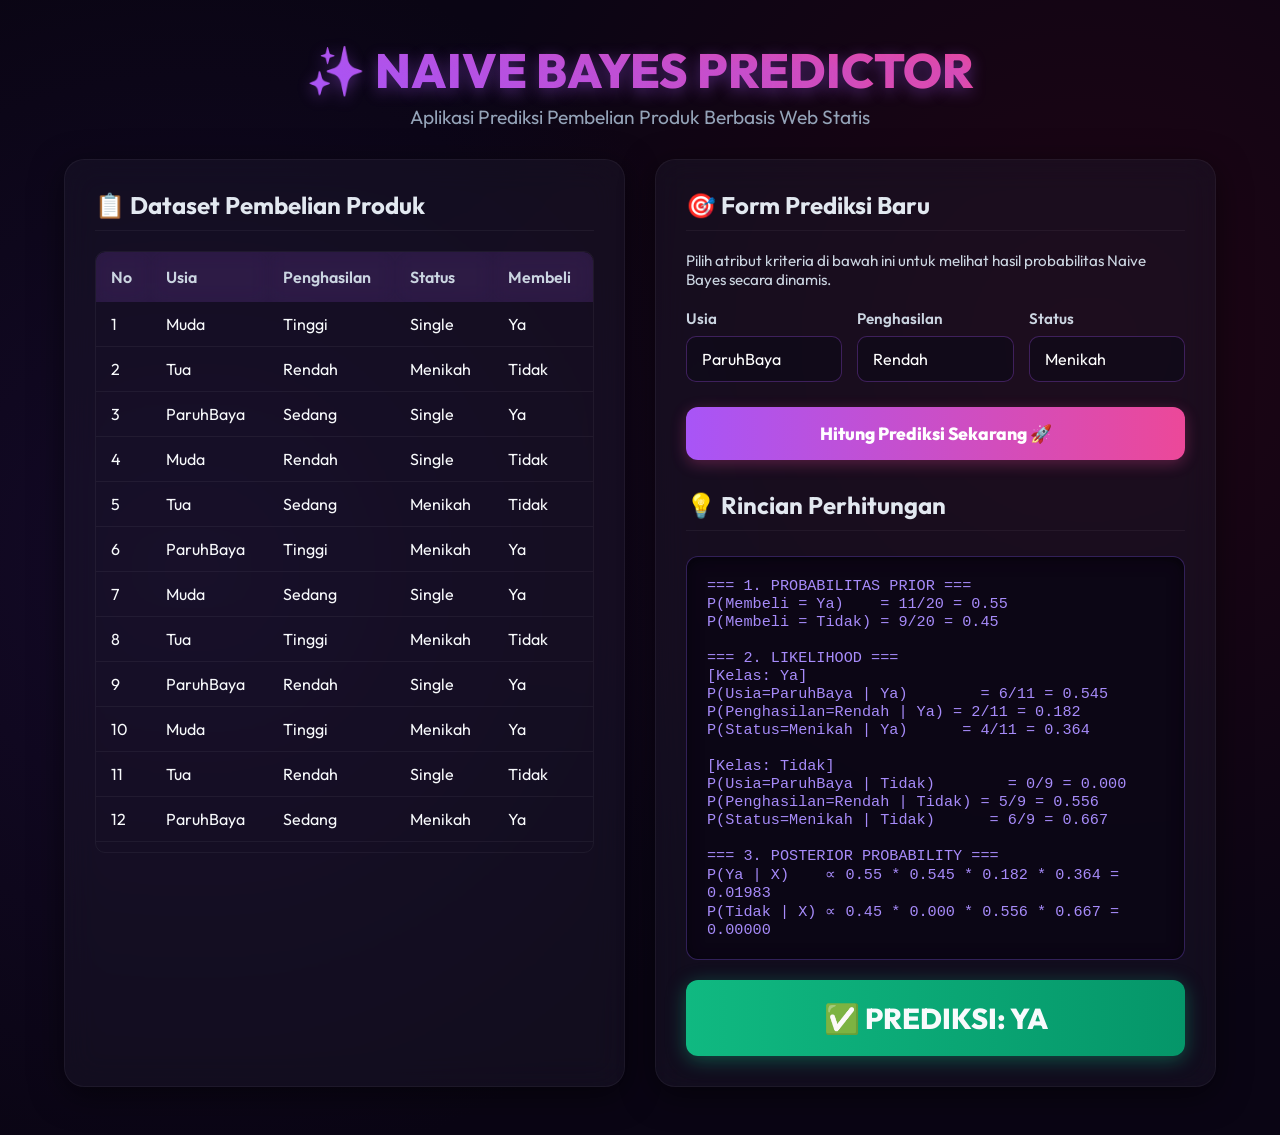
==== index.html @ cb7dcbc7 "feat: add premium html visualization" ====
<!DOCTYPE html>
<html lang="id">
<head>
    <meta charset="UTF-8">
    <meta name="viewport" content="width=device-width, initial-scale=1.0">
    <title>Prediksi Naive Bayes Premium</title>
    <link rel="preconnect" href="https://fonts.googleapis.com">
    <link rel="preconnect" href="https://fonts.gstatic.com" crossorigin>
    <link href="https://fonts.googleapis.com/css2?family=Outfit:wght@300;400;600;800&family=Consolas&display=swap" rel="stylesheet">
    <style>
        :root {
            --bg-dark: #0a0514;
            --glass-bg: rgba(30, 25, 45, 0.4);
            --glass-border: rgba(255, 255, 255, 0.05);
            --primary-glow: #a855f7;
            --secondary-glow: #ec4899;
            --text-light: #f8fafc;
            --text-muted: #94a3b8;
        }

        body {
            margin: 0;
            padding: 0;
            font-family: 'Outfit', sans-serif;
            background: var(--bg-dark);
            background-image: 
                radial-gradient(circle at 15% 50%, rgba(20, 10, 40, 1), transparent 50%),
                radial-gradient(circle at 85% 30%, rgba(30, 5, 20, 1), transparent 50%);
            color: var(--text-light);
            min-height: 100vh;
            display: flex;
            flex-direction: column;
            align-items: center;
        }

        .header {
            text-align: center;
            margin-top: 40px;
            margin-bottom: 30px;
        }

        h1 {
            font-weight: 800;
            font-size: 3rem;
            margin: 0;
            background: -webkit-linear-gradient(45deg, var(--primary-glow), var(--secondary-glow));
            -webkit-background-clip: text;
            -webkit-text-fill-color: transparent;
            text-shadow: 0px 4px 15px rgba(168, 85, 247, 0.4);
        }

        .subtitle {
            color: var(--text-muted);
            font-size: 1.2rem;
            margin-top: 5px;
        }

        .container {
            display: flex;
            flex-wrap: wrap;
            width: 90%;
            max-width: 1200px;
            gap: 30px;
            margin-bottom: 50px;
        }

        .panel {
            background: var(--glass-bg);
            backdrop-filter: blur(16px);
            -webkit-backdrop-filter: blur(16px);
            border-radius: 20px;
            border: 1px solid var(--glass-border);
            padding: 30px;
            box-shadow: 0 8px 32px 0 rgba(0, 0, 0, 0.5);
            flex: 1;
            min-width: 400px;
        }

        h2 {
            font-size: 1.5rem;
            margin-top: 0;
            margin-bottom: 20px;
            border-bottom: 1px solid var(--glass-border);
            padding-bottom: 10px;
            color: #e2e8f0;
        }

        /* Table Styles */
        .table-wrapper {
            max-height: 600px;
            overflow-y: auto;
            border-radius: 10px;
            border: 1px solid var(--glass-border);
        }

        table {
            width: 100%;
            border-collapse: collapse;
            text-align: left;
        }

        th {
            background: rgba(168, 85, 247, 0.15);
            color: #cbd5e1;
            padding: 15px;
            font-weight: 600;
            position: sticky;
            top: 0;
            backdrop-filter: blur(10px);
        }

        td {
            padding: 12px 15px;
            border-bottom: 1px solid rgba(255,255,255,0.05);
        }

        tr:hover {
            background: rgba(255, 255, 255, 0.03);
        }

        /* Form Styles */
        .form-row {
            display: flex;
            gap: 15px;
            margin-bottom: 25px;
        }

        .form-group {
            flex: 1;
            display: flex;
            flex-direction: column;
        }

        label {
            margin-bottom: 8px;
            color: #cbd5e1;
            font-weight: 600;
            font-size: 0.95rem;
        }

        select {
            background: rgba(15, 10, 25, 0.7);
            border: 1px solid rgba(168, 85, 247, 0.3);
            border-radius: 10px;
            color: white;
            padding: 12px 15px;
            font-family: 'Outfit', sans-serif;
            font-size: 1rem;
            outline: none;
            transition: all 0.3s ease;
            appearance: none;
            cursor: pointer;
        }

        select:hover, select:focus {
            border-color: var(--secondary-glow);
            box-shadow: 0 0 15px rgba(236, 72, 153, 0.2);
        }

        select option {
            background: var(--bg-dark);
            color: white;
        }

        button {
            background: linear-gradient(90deg, var(--primary-glow) 0%, var(--secondary-glow) 100%);
            color: white;
            border: none;
            border-radius: 12px;
            font-weight: 800;
            font-size: 1.1rem;
            padding: 15px;
            cursor: pointer;
            width: 100%;
            transition: all 0.4s cubic-bezier(0.175, 0.885, 0.32, 1.275);
            box-shadow: 0 4px 15px rgba(236, 72, 153, 0.3);
            font-family: 'Outfit', sans-serif;
        }

        button:hover {
            transform: translateY(-3px) scale(1.02);
            box-shadow: 0 8px 25px rgba(236, 72, 153, 0.6);
        }

        button:active {
            transform: scale(0.98);
        }

        /* Result Console */
        .console {
            background: rgba(10, 5, 20, 0.8);
            border: 1px solid rgba(139, 92, 246, 0.3);
            border-radius: 12px;
            padding: 20px;
            font-family: 'Consolas', monospace;
            font-size: 0.95rem;
            color: #a78bfa;
            box-shadow: inset 0 2px 15px rgba(0,0,0,0.5);
            margin-top: 25px;
            white-space: pre-wrap;
            min-height: 200px;
        }

        .hasil-box {
            margin-top: 20px;
            padding: 20px;
            border-radius: 12px;
            text-align: center;
            font-size: 1.8rem;
            font-weight: 800;
            animation: fadeIn 0.5s ease-in;
            display: none;
        }

        .hasil-ya {
            background: linear-gradient(90deg, #10b981 0%, #059669 100%);
            box-shadow: 0 4px 20px rgba(16, 185, 129, 0.4);
            display: block;
        }

        .hasil-tidak {
            background: linear-gradient(90deg, #ef4444 0%, #dc2626 100%);
            box-shadow: 0 4px 20px rgba(239, 68, 68, 0.4);
            display: block;
        }

        @keyframes fadeIn {
            from { opacity: 0; transform: translateY(10px); }
            to { opacity: 1; transform: translateY(0); }
        }

        /* Scrollbar styling */
        ::-webkit-scrollbar {
            width: 8px;
        }
        ::-webkit-scrollbar-track {
            background: rgba(0,0,0,0.2); 
        }
        ::-webkit-scrollbar-thumb {
            background: rgba(168, 85, 247, 0.5); 
            border-radius: 4px;
        }
        ::-webkit-scrollbar-thumb:hover {
            background: rgba(236, 72, 153, 0.8); 
        }
    </style>
</head>
<body>

    <div class="header">
        <h1>✨ NAIVE BAYES PREDICTOR</h1>
        <div class="subtitle">Aplikasi Prediksi Pembelian Produk Berbasis Web Statis</div>
    </div>

    <div class="container">
        <!-- Panel Dataset -->
        <div class="panel">
            <h2>📋 Dataset Pembelian Produk</h2>
            <div class="table-wrapper">
                <table>
                    <thead>
                        <tr>
                            <th>No</th>
                            <th>Usia</th>
                            <th>Penghasilan</th>
                            <th>Status</th>
                            <th>Membeli</th>
                        </tr>
                    </thead>
                    <tbody id="table-body">
                        <!-- Dimuat via JS -->
                    </tbody>
                </table>
            </div>
        </div>

        <!-- Panel Form & Prediksi -->
        <div class="panel">
            <h2>🎯 Form Prediksi Baru</h2>
            <p style="color: #cbd5e1; font-size: 0.95rem; margin-bottom: 20px;">Pilih atribut kriteria di bawah ini untuk melihat hasil probabilitas Naive Bayes secara dinamis.</p>
            
            <div class="form-row">
                <div class="form-group">
                    <label for="inputUsia">Usia</label>
                    <select id="inputUsia">
                        <option value="Muda">Muda</option>
                        <option value="ParuhBaya" selected>ParuhBaya</option>
                        <option value="Tua">Tua</option>
                    </select>
                </div>
                <div class="form-group">
                    <label for="inputPenghasilan">Penghasilan</label>
                    <select id="inputPenghasilan">
                        <option value="Rendah" selected>Rendah</option>
                        <option value="Sedang">Sedang</option>
                        <option value="Tinggi">Tinggi</option>
                    </select>
                </div>
                <div class="form-group">
                    <label for="inputStatus">Status</label>
                    <select id="inputStatus">
                        <option value="Single">Single</option>
                        <option value="Menikah" selected>Menikah</option>
                    </select>
                </div>
            </div>

            <button onclick="jalankanPrediksi()">Hitung Prediksi Sekarang 🚀</button>

            <h2 style="margin-top: 30px;">💡 Rincian Perhitungan</h2>
            <div class="console" id="consoleOutput">Klik tombol hitung untuk melihat detail...</div>
            <div id="hasilBox" class="hasil-box"></div>
        </div>
    </div>

    <script>
        // 1. Dataset
        const dataset = [
            {No: 1, Usia: "Muda", Penghasilan: "Tinggi", Status: "Single", Membeli: "Ya"},
            {No: 2, Usia: "Tua", Penghasilan: "Rendah", Status: "Menikah", Membeli: "Tidak"},
            {No: 3, Usia: "ParuhBaya", Penghasilan: "Sedang", Status: "Single", Membeli: "Ya"},
            {No: 4, Usia: "Muda", Penghasilan: "Rendah", Status: "Single", Membeli: "Tidak"},
            {No: 5, Usia: "Tua", Penghasilan: "Sedang", Status: "Menikah", Membeli: "Tidak"},
            {No: 6, Usia: "ParuhBaya", Penghasilan: "Tinggi", Status: "Menikah", Membeli: "Ya"},
            {No: 7, Usia: "Muda", Penghasilan: "Sedang", Status: "Single", Membeli: "Ya"},
            {No: 8, Usia: "Tua", Penghasilan: "Tinggi", Status: "Menikah", Membeli: "Tidak"},
            {No: 9, Usia: "ParuhBaya", Penghasilan: "Rendah", Status: "Single", Membeli: "Ya"},
            {No: 10, Usia: "Muda", Penghasilan: "Tinggi", Status: "Menikah", Membeli: "Ya"},
            {No: 11, Usia: "Tua", Penghasilan: "Rendah", Status: "Single", Membeli: "Tidak"},
            {No: 12, Usia: "ParuhBaya", Penghasilan: "Sedang", Status: "Menikah", Membeli: "Ya"},
            {No: 13, Usia: "Muda", Penghasilan: "Sedang", Status: "Single", Membeli: "Ya"},
            {No: 14, Usia: "Tua", Penghasilan: "Tinggi", Status: "Menikah", Membeli: "Tidak"},
            {No: 15, Usia: "ParuhBaya", Penghasilan: "Rendah", Status: "Single", Membeli: "Ya"},
            {No: 16, Usia: "Muda", Penghasilan: "Rendah", Status: "Menikah", Membeli: "Tidak"},
            {No: 17, Usia: "Tua", Penghasilan: "Sedang", Status: "Single", Membeli: "Tidak"},
            {No: 18, Usia: "ParuhBaya", Penghasilan: "Tinggi", Status: "Menikah", Membeli: "Ya"},
            {No: 19, Usia: "Muda", Penghasilan: "Sedang", Status: "Single", Membeli: "Ya"},
            {No: 20, Usia: "Tua", Penghasilan: "Rendah", Status: "Menikah", Membeli: "Tidak"}
        ];

        // 2. Render Table
        function renderTable() {
            const tbody = document.getElementById("table-body");
            dataset.forEach(row => {
                const tr = document.createElement("tr");
                tr.innerHTML = `
                    <td>${row.No}</td>
                    <td>${row.Usia}</td>
                    <td>${row.Penghasilan}</td>
                    <td>${row.Status}</td>
                    <td>${row.Membeli}</td>
                `;
                tbody.appendChild(tr);
            });
        }

        // 3. Logika Naive Bayes
        function hitungNaiveBayes(usia, penghasilan, status) {
            const totalData = dataset.length;
            let jmlYa = 0;
            let jmlTidak = 0;

            dataset.forEach(d => {
                if (d.Membeli === "Ya") jmlYa++;
                if (d.Membeli === "Tidak") jmlTidak++;
            });

            // Prior
            const priorYa = jmlYa / totalData;
            const priorTidak = jmlTidak / totalData;

            // Likelihood function helper
            function countLikelihood(attr, val, label) {
                return dataset.filter(d => d[attr] === val && d.Membeli === label).length;
            }

            // Likelihood YA
            const cntUsiaYa = countLikelihood("Usia", usia, "Ya");
            const cntPengYa = countLikelihood("Penghasilan", penghasilan, "Ya");
            const cntStatYa = countLikelihood("Status", status, "Ya");

            const lkUsiaYa = cntUsiaYa / jmlYa;
            const lkPengYa = cntPengYa / jmlYa;
            const lkStatYa = cntStatYa / jmlYa;

            // Likelihood TIDAK
            const cntUsiaTdk = countLikelihood("Usia", usia, "Tidak");
            const cntPengTdk = countLikelihood("Penghasilan", penghasilan, "Tidak");
            const cntStatTdk = countLikelihood("Status", status, "Tidak");

            const lkUsiaTdk = cntUsiaTdk / jmlTidak;
            const lkPengTdk = cntPengTdk / jmlTidak;
            const lkStatTdk = cntStatTdk / jmlTidak;

            // Posterior
            const posteriorYa = priorYa * lkUsiaYa * lkPengYa * lkStatYa;
            const posteriorTidak = priorTidak * lkUsiaTdk * lkPengTdk * lkStatTdk;

            const prediksi = posteriorYa > posteriorTidak ? "Ya" : "Tidak";

            return {
                jmlYa, jmlTidak, totalData,
                priorYa, priorTidak,
                cntUsiaYa, cntPengYa, cntStatYa,
                lkUsiaYa, lkPengYa, lkStatYa,
                cntUsiaTdk, cntPengTdk, cntStatTdk,
                lkUsiaTdk, lkPengTdk, lkStatTdk,
                posteriorYa, posteriorTidak,
                prediksi
            };
        }

        // 4. Eksekusi
        function jalankanPrediksi() {
            const usia = document.getElementById("inputUsia").value;
            const penghasilan = document.getElementById("inputPenghasilan").value;
            const status = document.getElementById("inputStatus").value;

            const h = hitungNaiveBayes(usia, penghasilan, status);

            // Format Teks Konsol
            const textOutput = `=== 1. PROBABILITAS PRIOR ===
P(Membeli = Ya)    = ${h.jmlYa}/${h.totalData} = ${h.priorYa.toFixed(2)}
P(Membeli = Tidak) = ${h.jmlTidak}/${h.totalData} = ${h.priorTidak.toFixed(2)}

=== 2. LIKELIHOOD ===
[Kelas: Ya]
P(Usia=${usia} | Ya)        = ${h.cntUsiaYa}/${h.jmlYa} = ${h.lkUsiaYa.toFixed(3)}
P(Penghasilan=${penghasilan} | Ya) = ${h.cntPengYa}/${h.jmlYa} = ${h.lkPengYa.toFixed(3)}
P(Status=${status} | Ya)      = ${h.cntStatYa}/${h.jmlYa} = ${h.lkStatYa.toFixed(3)}

[Kelas: Tidak]
P(Usia=${usia} | Tidak)        = ${h.cntUsiaTdk}/${h.jmlTidak} = ${h.lkUsiaTdk.toFixed(3)}
P(Penghasilan=${penghasilan} | Tidak) = ${h.cntPengTdk}/${h.jmlTidak} = ${h.lkPengTdk.toFixed(3)}
P(Status=${status} | Tidak)      = ${h.cntStatTdk}/${h.jmlTidak} = ${h.lkStatTdk.toFixed(3)}

=== 3. POSTERIOR PROBABILITY ===
P(Ya | X)    ∝ ${h.priorYa.toFixed(2)} * ${h.lkUsiaYa.toFixed(3)} * ${h.lkPengYa.toFixed(3)} * ${h.lkStatYa.toFixed(3)} = ${h.posteriorYa.toFixed(5)}
P(Tidak | X) ∝ ${h.priorTidak.toFixed(2)} * ${h.lkUsiaTdk.toFixed(3)} * ${h.lkPengTdk.toFixed(3)} * ${h.lkStatTdk.toFixed(3)} = ${h.posteriorTidak.toFixed(5)}`;

            document.getElementById("consoleOutput").innerText = textOutput;

            // Update Box Hasil
            const hasilBox = document.getElementById("hasilBox");
            if (h.prediksi === "Ya") {
                hasilBox.className = "hasil-box hasil-ya";
                hasilBox.innerHTML = `✅ PREDIKSI: ${h.prediksi.toUpperCase()}`;
            } else {
                hasilBox.className = "hasil-box hasil-tidak";
                hasilBox.innerHTML = `❌ PREDIKSI: ${h.prediksi.toUpperCase()}`;
            }
        }

        // Init
        window.onload = () => {
            renderTable();
            jalankanPrediksi(); // run once on load
        };
    </script>
</body>
</html>
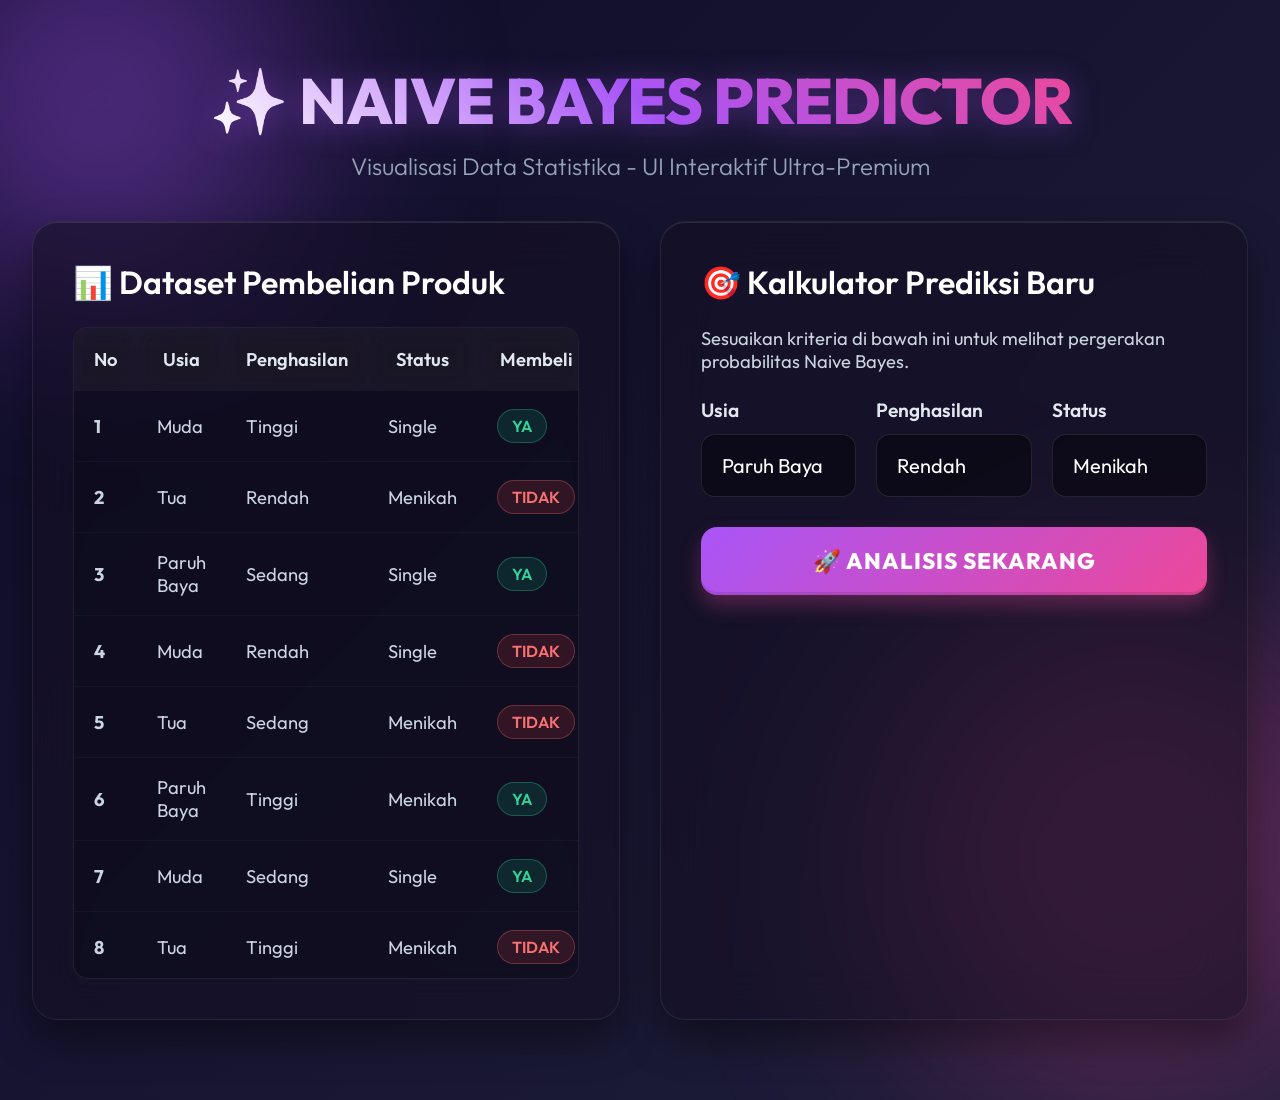
==== commit e375645d: "style: ultra premium UI overhaul" ====
--- a/index.html
+++ b/index.html
@@ -3,18 +3,18 @@
 <head>
     <meta charset="UTF-8">
     <meta name="viewport" content="width=device-width, initial-scale=1.0">
-    <title>Prediksi Naive Bayes Premium</title>
+    <title>Prediksi Naive Bayes Ultra-Premium</title>
     <link rel="preconnect" href="https://fonts.googleapis.com">
     <link rel="preconnect" href="https://fonts.gstatic.com" crossorigin>
-    <link href="https://fonts.googleapis.com/css2?family=Outfit:wght@300;400;600;800&family=Consolas&display=swap" rel="stylesheet">
+    <link href="https://fonts.googleapis.com/css2?family=Outfit:wght@300;400;600;800&display=swap" rel="stylesheet">
     <style>
         :root {
-            --bg-dark: #0a0514;
-            --glass-bg: rgba(30, 25, 45, 0.4);
-            --glass-border: rgba(255, 255, 255, 0.05);
             --primary-glow: #a855f7;
             --secondary-glow: #ec4899;
-            --text-light: #f8fafc;
+            --tertiary-glow: #3b82f6;
+            --glass-bg: rgba(20, 15, 35, 0.55);
+            --glass-border: rgba(255, 255, 255, 0.08);
+            --text-light: #ffffff;
             --text-muted: #94a3b8;
         }
 
@@ -22,107 +22,173 @@
             margin: 0;
             padding: 0;
             font-family: 'Outfit', sans-serif;
-            background: var(--bg-dark);
-            background-image: 
-                radial-gradient(circle at 15% 50%, rgba(20, 10, 40, 1), transparent 50%),
-                radial-gradient(circle at 85% 30%, rgba(30, 5, 20, 1), transparent 50%);
             color: var(--text-light);
             min-height: 100vh;
+            /* Animated Mesh Gradient Background */
+            background: linear-gradient(-45deg, #0f0c29, #302b63, #24243e, #0f0c29);
+            background-size: 400% 400%;
+            animation: gradientBG 15s ease infinite;
             display: flex;
             flex-direction: column;
             align-items: center;
         }
 
+        @keyframes gradientBG {
+            0% { background-position: 0% 50%; }
+            50% { background-position: 100% 50%; }
+            100% { background-position: 0% 50%; }
+        }
+
+        /* Dekorasi Bola Cahaya (Orbs) di Latar Belakang */
+        .orb-1, .orb-2 {
+            position: fixed;
+            border-radius: 50%;
+            filter: blur(100px);
+            z-index: -1;
+        }
+        .orb-1 {
+            width: 400px; height: 400px;
+            background: rgba(168, 85, 247, 0.4);
+            top: -100px; left: -100px;
+            animation: floatOrb 10s ease-in-out infinite alternate;
+        }
+        .orb-2 {
+            width: 500px; height: 500px;
+            background: rgba(236, 72, 153, 0.3);
+            bottom: -200px; right: -100px;
+            animation: floatOrb 12s ease-in-out infinite alternate-reverse;
+        }
+
+        @keyframes floatOrb {
+            0% { transform: translateY(0) scale(1); }
+            100% { transform: translateY(50px) scale(1.1); }
+        }
+
+        /* ================= Typography & Layout ================= */
         .header {
             text-align: center;
-            margin-top: 40px;
-            margin-bottom: 30px;
+            margin: 60px 0 40px 0;
         }
 
         h1 {
             font-weight: 800;
-            font-size: 3rem;
+            font-size: 4rem; /* Diperbesar */
             margin: 0;
-            background: -webkit-linear-gradient(45deg, var(--primary-glow), var(--secondary-glow));
+            background: -webkit-linear-gradient(45deg, #ffffff, #a855f7, #ec4899);
             -webkit-background-clip: text;
             -webkit-text-fill-color: transparent;
-            text-shadow: 0px 4px 15px rgba(168, 85, 247, 0.4);
+            filter: drop-shadow(0px 4px 15px rgba(168, 85, 247, 0.4));
+            letter-spacing: -1px;
         }
 
         .subtitle {
             color: var(--text-muted);
-            font-size: 1.2rem;
-            margin-top: 5px;
+            font-size: 1.5rem; /* Diperbesar */
+            margin-top: 10px;
+            font-weight: 300;
         }
 
         .container {
             display: flex;
             flex-wrap: wrap;
-            width: 90%;
-            max-width: 1200px;
-            gap: 30px;
-            margin-bottom: 50px;
-        }
-
+            width: 95%;
+            max-width: 1500px; /* Lebar maksimal diperbesar */
+            gap: 40px;
+            margin-bottom: 80px;
+        }
+
+        /* Glassmorphism Panel */
         .panel {
             background: var(--glass-bg);
-            backdrop-filter: blur(16px);
-            -webkit-backdrop-filter: blur(16px);
-            border-radius: 20px;
+            backdrop-filter: blur(25px);
+            -webkit-backdrop-filter: blur(25px);
+            border-radius: 25px;
             border: 1px solid var(--glass-border);
-            padding: 30px;
-            box-shadow: 0 8px 32px 0 rgba(0, 0, 0, 0.5);
+            padding: 40px;
+            box-shadow: 0 20px 40px rgba(0, 0, 0, 0.4), inset 0 1px 0 rgba(255,255,255,0.1);
             flex: 1;
-            min-width: 400px;
+            min-width: 500px; /* Panel lebih lebar */
+            transition: transform 0.3s ease, box-shadow 0.3s ease;
+        }
+
+        .panel:hover {
+            transform: translateY(-5px);
+            box-shadow: 0 30px 60px rgba(0, 0, 0, 0.5), inset 0 1px 0 rgba(255,255,255,0.15);
         }
 
         h2 {
-            font-size: 1.5rem;
+            font-size: 2rem; /* Diperbesar */
             margin-top: 0;
-            margin-bottom: 20px;
-            border-bottom: 1px solid var(--glass-border);
-            padding-bottom: 10px;
-            color: #e2e8f0;
-        }
-
-        /* Table Styles */
+            margin-bottom: 25px;
+            color: #ffffff;
+            font-weight: 600;
+            display: flex;
+            align-items: center;
+            gap: 15px;
+        }
+
+        /* ================= Tabel Modern ================= */
         .table-wrapper {
-            max-height: 600px;
+            max-height: 650px;
             overflow-y: auto;
-            border-radius: 10px;
+            border-radius: 15px;
             border: 1px solid var(--glass-border);
+            background: rgba(0,0,0,0.2);
         }
 
         table {
             width: 100%;
             border-collapse: collapse;
-            text-align: left;
+            font-size: 1.15rem; /* Tabel diperbesar */
         }
 
         th {
-            background: rgba(168, 85, 247, 0.15);
-            color: #cbd5e1;
-            padding: 15px;
+            background: rgba(255,255,255,0.05);
+            color: #e2e8f0;
+            padding: 20px;
             font-weight: 600;
             position: sticky;
             top: 0;
             backdrop-filter: blur(10px);
+            z-index: 10;
         }
 
         td {
-            padding: 12px 15px;
-            border-bottom: 1px solid rgba(255,255,255,0.05);
-        }
-
-        tr:hover {
-            background: rgba(255, 255, 255, 0.03);
-        }
-
-        /* Form Styles */
+            padding: 18px 20px;
+            border-bottom: 1px solid rgba(255,255,255,0.03);
+            color: #cbd5e1;
+        }
+
+        tr:hover td {
+            background: rgba(168, 85, 247, 0.1);
+            color: #ffffff;
+        }
+
+        /* Modern Badges (Lencana) */
+        .badge {
+            padding: 6px 14px;
+            border-radius: 20px;
+            font-size: 1rem;
+            font-weight: 600;
+            display: inline-block;
+            text-align: center;
+        }
+        .badge-ya {
+            background: rgba(16, 185, 129, 0.15);
+            color: #34d399;
+            border: 1px solid rgba(52, 211, 153, 0.3);
+        }
+        .badge-tidak {
+            background: rgba(239, 68, 68, 0.15);
+            color: #f87171;
+            border: 1px solid rgba(248, 113, 113, 0.3);
+        }
+
+        /* ================= Form & Input ================= */
         .form-row {
             display: flex;
-            gap: 15px;
-            margin-bottom: 25px;
+            gap: 20px;
+            margin-bottom: 30px;
         }
 
         .form-group {
@@ -132,130 +198,205 @@
         }
 
         label {
+            margin-bottom: 12px;
+            color: #e2e8f0;
+            font-weight: 600;
+            font-size: 1.2rem; /* Label diperbesar */
+        }
+
+        select {
+            background: rgba(0, 0, 0, 0.4);
+            border: 1px solid rgba(255,255,255,0.1);
+            border-radius: 14px;
+            color: white;
+            padding: 18px 20px;
+            font-family: 'Outfit', sans-serif;
+            font-size: 1.25rem; /* Teks Select diperbesar */
+            outline: none;
+            cursor: pointer;
+            transition: all 0.3s ease;
+            appearance: none;
+            box-shadow: inset 0 2px 4px rgba(0,0,0,0.2);
+        }
+
+        select:focus, select:hover {
+            border-color: var(--primary-glow);
+            box-shadow: 0 0 20px rgba(168, 85, 247, 0.3), inset 0 2px 4px rgba(0,0,0,0.2);
+        }
+
+        select option {
+            background: #1e1b4b;
+            color: white;
+            font-size: 1.1rem;
+        }
+
+        /* ================= Tombol Ajaib ================= */
+        button {
+            background: linear-gradient(135deg, var(--primary-glow) 0%, var(--secondary-glow) 100%);
+            color: white;
+            border: none;
+            border-radius: 16px;
+            font-weight: 800;
+            font-size: 1.4rem; /* Tombol diperbesar */
+            padding: 20px;
+            cursor: pointer;
+            width: 100%;
+            transition: all 0.3s cubic-bezier(0.25, 0.8, 0.25, 1);
+            box-shadow: 0 10px 20px rgba(236, 72, 153, 0.3), inset 0 -3px 0 rgba(0,0,0,0.1);
+            font-family: 'Outfit', sans-serif;
+            letter-spacing: 1px;
+            position: relative;
+            overflow: hidden;
+        }
+
+        button::after {
+            content: '';
+            position: absolute;
+            top: -50%; left: -50%;
+            width: 200%; height: 200%;
+            background: radial-gradient(circle, rgba(255,255,255,0.3) 0%, transparent 60%);
+            opacity: 0;
+            transform: scale(0.5);
+            transition: opacity 0.3s, transform 0.3s;
+        }
+
+        button:hover {
+            transform: translateY(-4px);
+            box-shadow: 0 15px 30px rgba(236, 72, 153, 0.5), inset 0 -3px 0 rgba(0,0,0,0.1);
+        }
+
+        button:hover::after {
+            opacity: 1;
+            transform: scale(1);
+        }
+
+        button:active {
+            transform: scale(0.98) translateY(2px);
+            box-shadow: 0 5px 15px rgba(236, 72, 153, 0.3);
+        }
+
+        /* ================= UI Visualisasi Hasil ================= */
+        .results-area {
+            margin-top: 40px;
+            display: none;
+            animation: fadeIn 0.6s ease-out forwards;
+        }
+
+        .stat-group {
+            margin-bottom: 25px;
+            background: rgba(0,0,0,0.2);
+            padding: 20px;
+            border-radius: 15px;
+            border: 1px solid rgba(255,255,255,0.05);
+        }
+        
+        .stat-title {
+            font-size: 1.2rem;
+            color: #e2e8f0;
+            margin-bottom: 15px;
+            font-weight: 600;
+        }
+
+        .bar-container {
+            margin-bottom: 15px;
+        }
+
+        .bar-label {
+            display: flex;
+            justify-content: space-between;
+            font-size: 1.1rem;
             margin-bottom: 8px;
             color: #cbd5e1;
-            font-weight: 600;
-            font-size: 0.95rem;
-        }
-
-        select {
-            background: rgba(15, 10, 25, 0.7);
-            border: 1px solid rgba(168, 85, 247, 0.3);
+        }
+
+        .bar-track {
+            width: 100%;
+            height: 12px;
+            background: rgba(255,255,255,0.1);
             border-radius: 10px;
-            color: white;
-            padding: 12px 15px;
-            font-family: 'Outfit', sans-serif;
-            font-size: 1rem;
-            outline: none;
-            transition: all 0.3s ease;
-            appearance: none;
-            cursor: pointer;
-        }
-
-        select:hover, select:focus {
-            border-color: var(--secondary-glow);
-            box-shadow: 0 0 15px rgba(236, 72, 153, 0.2);
-        }
-
-        select option {
-            background: var(--bg-dark);
-            color: white;
-        }
-
-        button {
-            background: linear-gradient(90deg, var(--primary-glow) 0%, var(--secondary-glow) 100%);
-            color: white;
-            border: none;
-            border-radius: 12px;
+            overflow: hidden;
+        }
+
+        .bar-fill {
+            height: 100%;
+            border-radius: 10px;
+            transition: width 1s cubic-bezier(0.25, 1, 0.5, 1);
+            width: 0%; /* Diisi via JS */
+        }
+
+        .fill-ya { background: linear-gradient(90deg, #10b981, #34d399); box-shadow: 0 0 10px rgba(16,185,129,0.5);}
+        .fill-tidak { background: linear-gradient(90deg, #ef4444, #f87171); box-shadow: 0 0 10px rgba(239,68,68,0.5);}
+
+        .final-result-card {
+            margin-top: 30px;
+            padding: 30px;
+            border-radius: 20px;
+            text-align: center;
+            transform: scale(0.9);
+            opacity: 0;
+            transition: all 0.5s cubic-bezier(0.175, 0.885, 0.32, 1.275);
+        }
+
+        .final-result-card.show {
+            transform: scale(1);
+            opacity: 1;
+        }
+
+        .final-ya {
+            background: linear-gradient(135deg, rgba(16,185,129,0.2), rgba(5,150,105,0.4));
+            border: 2px solid #34d399;
+            box-shadow: 0 10px 40px rgba(16,185,129,0.3), inset 0 0 30px rgba(16,185,129,0.2);
+        }
+        
+        .final-ya .result-text { color: #6ee7b7; text-shadow: 0 0 15px rgba(110,231,183,0.6); }
+
+        .final-tidak {
+            background: linear-gradient(135deg, rgba(239,68,68,0.2), rgba(220,38,38,0.4));
+            border: 2px solid #f87171;
+            box-shadow: 0 10px 40px rgba(239,68,68,0.3), inset 0 0 30px rgba(239,68,68,0.2);
+        }
+
+        .final-tidak .result-text { color: #fca5a5; text-shadow: 0 0 15px rgba(252,165,165,0.6); }
+
+        .result-label {
+            font-size: 1.2rem;
+            text-transform: uppercase;
+            letter-spacing: 2px;
+            margin-bottom: 5px;
+            opacity: 0.9;
+        }
+
+        .result-text {
+            font-size: 3.5rem; /* SUPER BESAR */
             font-weight: 800;
-            font-size: 1.1rem;
-            padding: 15px;
-            cursor: pointer;
-            width: 100%;
-            transition: all 0.4s cubic-bezier(0.175, 0.885, 0.32, 1.275);
-            box-shadow: 0 4px 15px rgba(236, 72, 153, 0.3);
-            font-family: 'Outfit', sans-serif;
-        }
-
-        button:hover {
-            transform: translateY(-3px) scale(1.02);
-            box-shadow: 0 8px 25px rgba(236, 72, 153, 0.6);
-        }
-
-        button:active {
-            transform: scale(0.98);
-        }
-
-        /* Result Console */
-        .console {
-            background: rgba(10, 5, 20, 0.8);
-            border: 1px solid rgba(139, 92, 246, 0.3);
-            border-radius: 12px;
-            padding: 20px;
-            font-family: 'Consolas', monospace;
-            font-size: 0.95rem;
-            color: #a78bfa;
-            box-shadow: inset 0 2px 15px rgba(0,0,0,0.5);
-            margin-top: 25px;
-            white-space: pre-wrap;
-            min-height: 200px;
-        }
-
-        .hasil-box {
-            margin-top: 20px;
-            padding: 20px;
-            border-radius: 12px;
-            text-align: center;
-            font-size: 1.8rem;
-            font-weight: 800;
-            animation: fadeIn 0.5s ease-in;
-            display: none;
-        }
-
-        .hasil-ya {
-            background: linear-gradient(90deg, #10b981 0%, #059669 100%);
-            box-shadow: 0 4px 20px rgba(16, 185, 129, 0.4);
-            display: block;
-        }
-
-        .hasil-tidak {
-            background: linear-gradient(90deg, #ef4444 0%, #dc2626 100%);
-            box-shadow: 0 4px 20px rgba(239, 68, 68, 0.4);
-            display: block;
-        }
-
-        @keyframes fadeIn {
-            from { opacity: 0; transform: translateY(10px); }
-            to { opacity: 1; transform: translateY(0); }
+            margin: 0;
+            line-height: 1.1;
         }
 
         /* Scrollbar styling */
-        ::-webkit-scrollbar {
-            width: 8px;
-        }
-        ::-webkit-scrollbar-track {
-            background: rgba(0,0,0,0.2); 
-        }
-        ::-webkit-scrollbar-thumb {
-            background: rgba(168, 85, 247, 0.5); 
-            border-radius: 4px;
-        }
-        ::-webkit-scrollbar-thumb:hover {
-            background: rgba(236, 72, 153, 0.8); 
-        }
+        ::-webkit-scrollbar { width: 10px; }
+        ::-webkit-scrollbar-track { background: rgba(0,0,0,0.2); border-radius: 5px; }
+        ::-webkit-scrollbar-thumb { background: rgba(168, 85, 247, 0.5); border-radius: 5px; }
+        ::-webkit-scrollbar-thumb:hover { background: rgba(236, 72, 153, 0.8); }
+
     </style>
 </head>
 <body>
 
+    <!-- Dekorasi Background -->
+    <div class="orb-1"></div>
+    <div class="orb-2"></div>
+
     <div class="header">
         <h1>✨ NAIVE BAYES PREDICTOR</h1>
-        <div class="subtitle">Aplikasi Prediksi Pembelian Produk Berbasis Web Statis</div>
+        <div class="subtitle">Visualisasi Data Statistika - UI Interaktif Ultra-Premium</div>
     </div>
 
     <div class="container">
-        <!-- Panel Dataset -->
+        
+        <!-- ================= PANEL DATASET ================= -->
         <div class="panel">
-            <h2>📋 Dataset Pembelian Produk</h2>
+            <h2>📊 Dataset Pembelian Produk</h2>
             <div class="table-wrapper">
                 <table>
                     <thead>
@@ -274,17 +415,19 @@
             </div>
         </div>
 
-        <!-- Panel Form & Prediksi -->
+        <!-- ================= PANEL PREDIKSI ================= -->
         <div class="panel">
-            <h2>🎯 Form Prediksi Baru</h2>
-            <p style="color: #cbd5e1; font-size: 0.95rem; margin-bottom: 20px;">Pilih atribut kriteria di bawah ini untuk melihat hasil probabilitas Naive Bayes secara dinamis.</p>
+            <h2>🎯 Kalkulator Prediksi Baru</h2>
+            <p style="color: #cbd5e1; font-size: 1.15rem; margin-bottom: 25px;">
+                Sesuaikan kriteria di bawah ini untuk melihat pergerakan probabilitas Naive Bayes.
+            </p>
             
             <div class="form-row">
                 <div class="form-group">
                     <label for="inputUsia">Usia</label>
                     <select id="inputUsia">
                         <option value="Muda">Muda</option>
-                        <option value="ParuhBaya" selected>ParuhBaya</option>
+                        <option value="ParuhBaya" selected>Paruh Baya</option>
                         <option value="Tua">Tua</option>
                     </select>
                 </div>
@@ -305,16 +448,70 @@
                 </div>
             </div>
 
-            <button onclick="jalankanPrediksi()">Hitung Prediksi Sekarang 🚀</button>
-
-            <h2 style="margin-top: 30px;">💡 Rincian Perhitungan</h2>
-            <div class="console" id="consoleOutput">Klik tombol hitung untuk melihat detail...</div>
-            <div id="hasilBox" class="hasil-box"></div>
+            <button onclick="jalankanPrediksi()">🚀 ANALISIS SEKARANG</button>
+
+            <!-- AREA VISUALISASI HASIL -->
+            <div class="results-area" id="resultsArea">
+                
+                <h2 style="margin-top: 40px; font-size: 1.6rem;">🔬 Analisis Probabilitas</h2>
+                
+                <!-- Prior Bar -->
+                <div class="stat-group">
+                    <div class="stat-title">1. Prior Probability P(C)</div>
+                    
+                    <div class="bar-container">
+                        <div class="bar-label">
+                            <span>P(Membeli = Ya)</span>
+                            <span id="txt-prior-ya">0%</span>
+                        </div>
+                        <div class="bar-track"><div class="bar-fill fill-ya" id="bar-prior-ya"></div></div>
+                    </div>
+                    
+                    <div class="bar-container">
+                        <div class="bar-label">
+                            <span>P(Membeli = Tidak)</span>
+                            <span id="txt-prior-tdk">0%</span>
+                        </div>
+                        <div class="bar-track"><div class="bar-fill fill-tidak" id="bar-prior-tdk"></div></div>
+                    </div>
+                </div>
+
+                <!-- Posterior Bar (Final) -->
+                <div class="stat-group">
+                    <div class="stat-title">2. Posterior Probability P(C|X)</div>
+                    <p style="font-size: 1rem; color: #94a3b8; margin-top: -10px; margin-bottom: 15px;">
+                        (Hasil perkalian Prior × Likelihood Usia × Likelihood Penghasilan × Likelihood Status)
+                    </p>
+                    
+                    <div class="bar-container">
+                        <div class="bar-label">
+                            <span style="font-weight: 600; color: #6ee7b7;">Nilai Posterior (YA)</span>
+                            <span id="txt-post-ya" style="font-family: Consolas; font-weight: bold;">0.00000</span>
+                        </div>
+                        <div class="bar-track" style="height: 18px;"><div class="bar-fill fill-ya" id="bar-post-ya"></div></div>
+                    </div>
+                    
+                    <div class="bar-container">
+                        <div class="bar-label">
+                            <span style="font-weight: 600; color: #fca5a5;">Nilai Posterior (TIDAK)</span>
+                            <span id="txt-post-tdk" style="font-family: Consolas; font-weight: bold;">0.00000</span>
+                        </div>
+                        <div class="bar-track" style="height: 18px;"><div class="bar-fill fill-tidak" id="bar-post-tdk"></div></div>
+                    </div>
+                </div>
+
+                <!-- Kartu Kesimpulan -->
+                <div id="finalCard" class="final-result-card">
+                    <div class="result-label" style="color: white;">Keputusan Algoritma:</div>
+                    <p class="result-text" id="finalVerdict">YA</p>
+                </div>
+
+            </div>
         </div>
     </div>
 
     <script>
-        // 1. Dataset
+        // Data Latih (20 Baris)
         const dataset = [
             {No: 1, Usia: "Muda", Penghasilan: "Tinggi", Status: "Single", Membeli: "Ya"},
             {No: 2, Usia: "Tua", Penghasilan: "Rendah", Status: "Menikah", Membeli: "Tidak"},
@@ -338,123 +535,116 @@
             {No: 20, Usia: "Tua", Penghasilan: "Rendah", Status: "Menikah", Membeli: "Tidak"}
         ];
 
-        // 2. Render Table
+        // Render Tabel
         function renderTable() {
             const tbody = document.getElementById("table-body");
             dataset.forEach(row => {
                 const tr = document.createElement("tr");
+                
+                // Styling pill badge untuk kolom "Membeli"
+                let badgeHTML = "";
+                if (row.Membeli === "Ya") {
+                    badgeHTML = `<span class="badge badge-ya">YA</span>`;
+                } else {
+                    badgeHTML = `<span class="badge badge-tidak">TIDAK</span>`;
+                }
+
+                // Ganti value ParuhBaya di tabel biar lebih rapi teksnya
+                let displayUsia = row.Usia === "ParuhBaya" ? "Paruh Baya" : row.Usia;
+
                 tr.innerHTML = `
-                    <td>${row.No}</td>
-                    <td>${row.Usia}</td>
+                    <td><b>${row.No}</b></td>
+                    <td>${displayUsia}</td>
                     <td>${row.Penghasilan}</td>
                     <td>${row.Status}</td>
-                    <td>${row.Membeli}</td>
+                    <td>${badgeHTML}</td>
                 `;
                 tbody.appendChild(tr);
             });
         }
 
-        // 3. Logika Naive Bayes
-        function hitungNaiveBayes(usia, penghasilan, status) {
+        // Jalankan Prediksi & Animasikan UI
+        function jalankanPrediksi() {
+            // Tampilkan area jika belum tampil
+            const area = document.getElementById("resultsArea");
+            area.style.display = "block";
+
+            // Ambil Input
+            // Note: value di HTML diubah jadi ParuhBaya tanpa spasi agar cocok dengan dataset
+            const usia = document.getElementById("inputUsia").value; 
+            const penghasilan = document.getElementById("inputPenghasilan").value;
+            const status = document.getElementById("inputStatus").value;
+
+            // Hitung Naive Bayes Dasar
             const totalData = dataset.length;
-            let jmlYa = 0;
-            let jmlTidak = 0;
-
-            dataset.forEach(d => {
-                if (d.Membeli === "Ya") jmlYa++;
-                if (d.Membeli === "Tidak") jmlTidak++;
-            });
-
-            // Prior
+            const jmlYa = dataset.filter(d => d.Membeli === "Ya").length;
+            const jmlTidak = dataset.filter(d => d.Membeli === "Tidak").length;
+
             const priorYa = jmlYa / totalData;
             const priorTidak = jmlTidak / totalData;
 
-            // Likelihood function helper
-            function countLikelihood(attr, val, label) {
+            function countL(attr, val, label) {
                 return dataset.filter(d => d[attr] === val && d.Membeli === label).length;
             }
 
-            // Likelihood YA
-            const cntUsiaYa = countLikelihood("Usia", usia, "Ya");
-            const cntPengYa = countLikelihood("Penghasilan", penghasilan, "Ya");
-            const cntStatYa = countLikelihood("Status", status, "Ya");
-
-            const lkUsiaYa = cntUsiaYa / jmlYa;
-            const lkPengYa = cntPengYa / jmlYa;
-            const lkStatYa = cntStatYa / jmlYa;
-
-            // Likelihood TIDAK
-            const cntUsiaTdk = countLikelihood("Usia", usia, "Tidak");
-            const cntPengTdk = countLikelihood("Penghasilan", penghasilan, "Tidak");
-            const cntStatTdk = countLikelihood("Status", status, "Tidak");
-
-            const lkUsiaTdk = cntUsiaTdk / jmlTidak;
-            const lkPengTdk = cntPengTdk / jmlTidak;
-            const lkStatTdk = cntStatTdk / jmlTidak;
-
-            // Posterior
+            const lkUsiaYa = countL("Usia", usia, "Ya") / jmlYa;
+            const lkPengYa = countL("Penghasilan", penghasilan, "Ya") / jmlYa;
+            const lkStatYa = countL("Status", status, "Ya") / jmlYa;
+
+            const lkUsiaTdk = countL("Usia", usia, "Tidak") / jmlTidak;
+            const lkPengTdk = countL("Penghasilan", penghasilan, "Tidak") / jmlTidak;
+            const lkStatTdk = countL("Status", status, "Tidak") / jmlTidak;
+
             const posteriorYa = priorYa * lkUsiaYa * lkPengYa * lkStatYa;
             const posteriorTidak = priorTidak * lkUsiaTdk * lkPengTdk * lkStatTdk;
 
-            const prediksi = posteriorYa > posteriorTidak ? "Ya" : "Tidak";
-
-            return {
-                jmlYa, jmlTidak, totalData,
-                priorYa, priorTidak,
-                cntUsiaYa, cntPengYa, cntStatYa,
-                lkUsiaYa, lkPengYa, lkStatYa,
-                cntUsiaTdk, cntPengTdk, cntStatTdk,
-                lkUsiaTdk, lkPengTdk, lkStatTdk,
-                posteriorYa, posteriorTidak,
-                prediksi
-            };
-        }
-
-        // 4. Eksekusi
-        function jalankanPrediksi() {
-            const usia = document.getElementById("inputUsia").value;
-            const penghasilan = document.getElementById("inputPenghasilan").value;
-            const status = document.getElementById("inputStatus").value;
-
-            const h = hitungNaiveBayes(usia, penghasilan, status);
-
-            // Format Teks Konsol
-            const textOutput = `=== 1. PROBABILITAS PRIOR ===
-P(Membeli = Ya)    = ${h.jmlYa}/${h.totalData} = ${h.priorYa.toFixed(2)}
-P(Membeli = Tidak) = ${h.jmlTidak}/${h.totalData} = ${h.priorTidak.toFixed(2)}
-
-=== 2. LIKELIHOOD ===
-[Kelas: Ya]
-P(Usia=${usia} | Ya)        = ${h.cntUsiaYa}/${h.jmlYa} = ${h.lkUsiaYa.toFixed(3)}
-P(Penghasilan=${penghasilan} | Ya) = ${h.cntPengYa}/${h.jmlYa} = ${h.lkPengYa.toFixed(3)}
-P(Status=${status} | Ya)      = ${h.cntStatYa}/${h.jmlYa} = ${h.lkStatYa.toFixed(3)}
-
-[Kelas: Tidak]
-P(Usia=${usia} | Tidak)        = ${h.cntUsiaTdk}/${h.jmlTidak} = ${h.lkUsiaTdk.toFixed(3)}
-P(Penghasilan=${penghasilan} | Tidak) = ${h.cntPengTdk}/${h.jmlTidak} = ${h.lkPengTdk.toFixed(3)}
-P(Status=${status} | Tidak)      = ${h.cntStatTdk}/${h.jmlTidak} = ${h.lkStatTdk.toFixed(3)}
-
-=== 3. POSTERIOR PROBABILITY ===
-P(Ya | X)    ∝ ${h.priorYa.toFixed(2)} * ${h.lkUsiaYa.toFixed(3)} * ${h.lkPengYa.toFixed(3)} * ${h.lkStatYa.toFixed(3)} = ${h.posteriorYa.toFixed(5)}
-P(Tidak | X) ∝ ${h.priorTidak.toFixed(2)} * ${h.lkUsiaTdk.toFixed(3)} * ${h.lkPengTdk.toFixed(3)} * ${h.lkStatTdk.toFixed(3)} = ${h.posteriorTidak.toFixed(5)}`;
-
-            document.getElementById("consoleOutput").innerText = textOutput;
-
-            // Update Box Hasil
-            const hasilBox = document.getElementById("hasilBox");
-            if (h.prediksi === "Ya") {
-                hasilBox.className = "hasil-box hasil-ya";
-                hasilBox.innerHTML = `✅ PREDIKSI: ${h.prediksi.toUpperCase()}`;
-            } else {
-                hasilBox.className = "hasil-box hasil-tidak";
-                hasilBox.innerHTML = `❌ PREDIKSI: ${h.prediksi.toUpperCase()}`;
-            }
+            // Update UI: Prior
+            document.getElementById("txt-prior-ya").innerText = `${jmlYa}/${totalData} = ${(priorYa*100).toFixed(0)}%`;
+            document.getElementById("txt-prior-tdk").innerText = `${jmlTidak}/${totalData} = ${(priorTidak*100).toFixed(0)}%`;
+            
+            // Animasi lebar bar
+            setTimeout(() => {
+                document.getElementById("bar-prior-ya").style.width = `${priorYa*100}%`;
+                document.getElementById("bar-prior-tdk").style.width = `${priorTidak*100}%`;
+            }, 100);
+
+            // Update UI: Posterior
+            document.getElementById("txt-post-ya").innerText = posteriorYa.toFixed(5);
+            document.getElementById("txt-post-tdk").innerText = posteriorTidak.toFixed(5);
+
+            // Kalkulasi lebar visual bar untuk Posterior (Relatif terhadap yang terbesar)
+            const maxPost = Math.max(posteriorYa, posteriorTidak);
+            const wYa = (posteriorYa / (posteriorYa + posteriorTidak)) * 100;
+            const wTdk = (posteriorTidak / (posteriorYa + posteriorTidak)) * 100;
+
+            setTimeout(() => {
+                // Beri lebar minimal 2% agar bar warna tetap sedikit terlihat kalau 0
+                document.getElementById("bar-post-ya").style.width = `${Math.max(wYa, 2)}%`;
+                document.getElementById("bar-post-tdk").style.width = `${Math.max(wTdk, 2)}%`;
+            }, 300);
+
+            // Tampilkan Kartu Final Verdict (Pop-up Animation)
+            const finalCard = document.getElementById("finalCard");
+            const verdictText = document.getElementById("finalVerdict");
+
+            // Reset kelas untuk re-trigger animasi
+            finalCard.className = "final-result-card";
+            
+            setTimeout(() => {
+                if (posteriorYa > posteriorTidak) {
+                    finalCard.className = "final-result-card final-ya show";
+                    verdictText.innerText = "PREDIKSI: YA";
+                } else {
+                    finalCard.className = "final-result-card final-tidak show";
+                    verdictText.innerText = "PREDIKSI: TIDAK";
+                }
+            }, 600); // Muncul setelah bar selesai terisi
         }
 
         // Init
         window.onload = () => {
             renderTable();
-            jalankanPrediksi(); // run once on load
+            // Optional: jalankanPrediksi(); // Jika ingin otomatis terisi di awal
         };
     </script>
 </body>
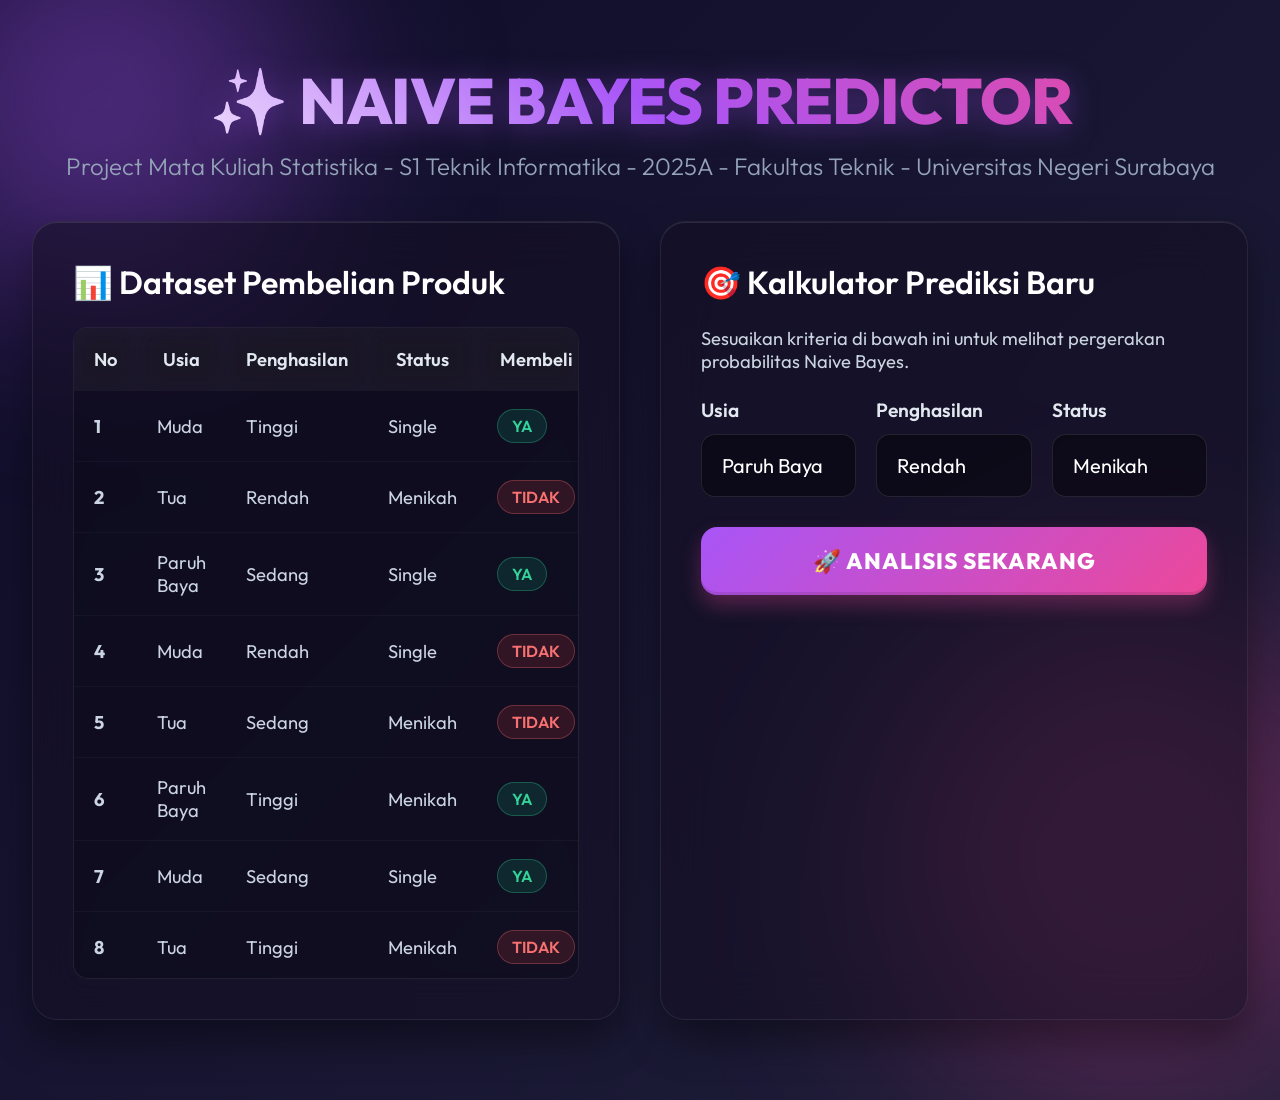
==== commit 7ed603fa: "chore: update subtitle to project name" ====
--- a/index.html
+++ b/index.html
@@ -389,7 +389,7 @@
 
     <div class="header">
         <h1>✨ NAIVE BAYES PREDICTOR</h1>
-        <div class="subtitle">Visualisasi Data Statistika - UI Interaktif Ultra-Premium</div>
+        <div class="subtitle">Project Mata Kuliah Statistika - S1 Teknik Informatika - 2025A - Fakultas Teknik - Universitas Negeri Surabaya</div>
     </div>
 
     <div class="container">
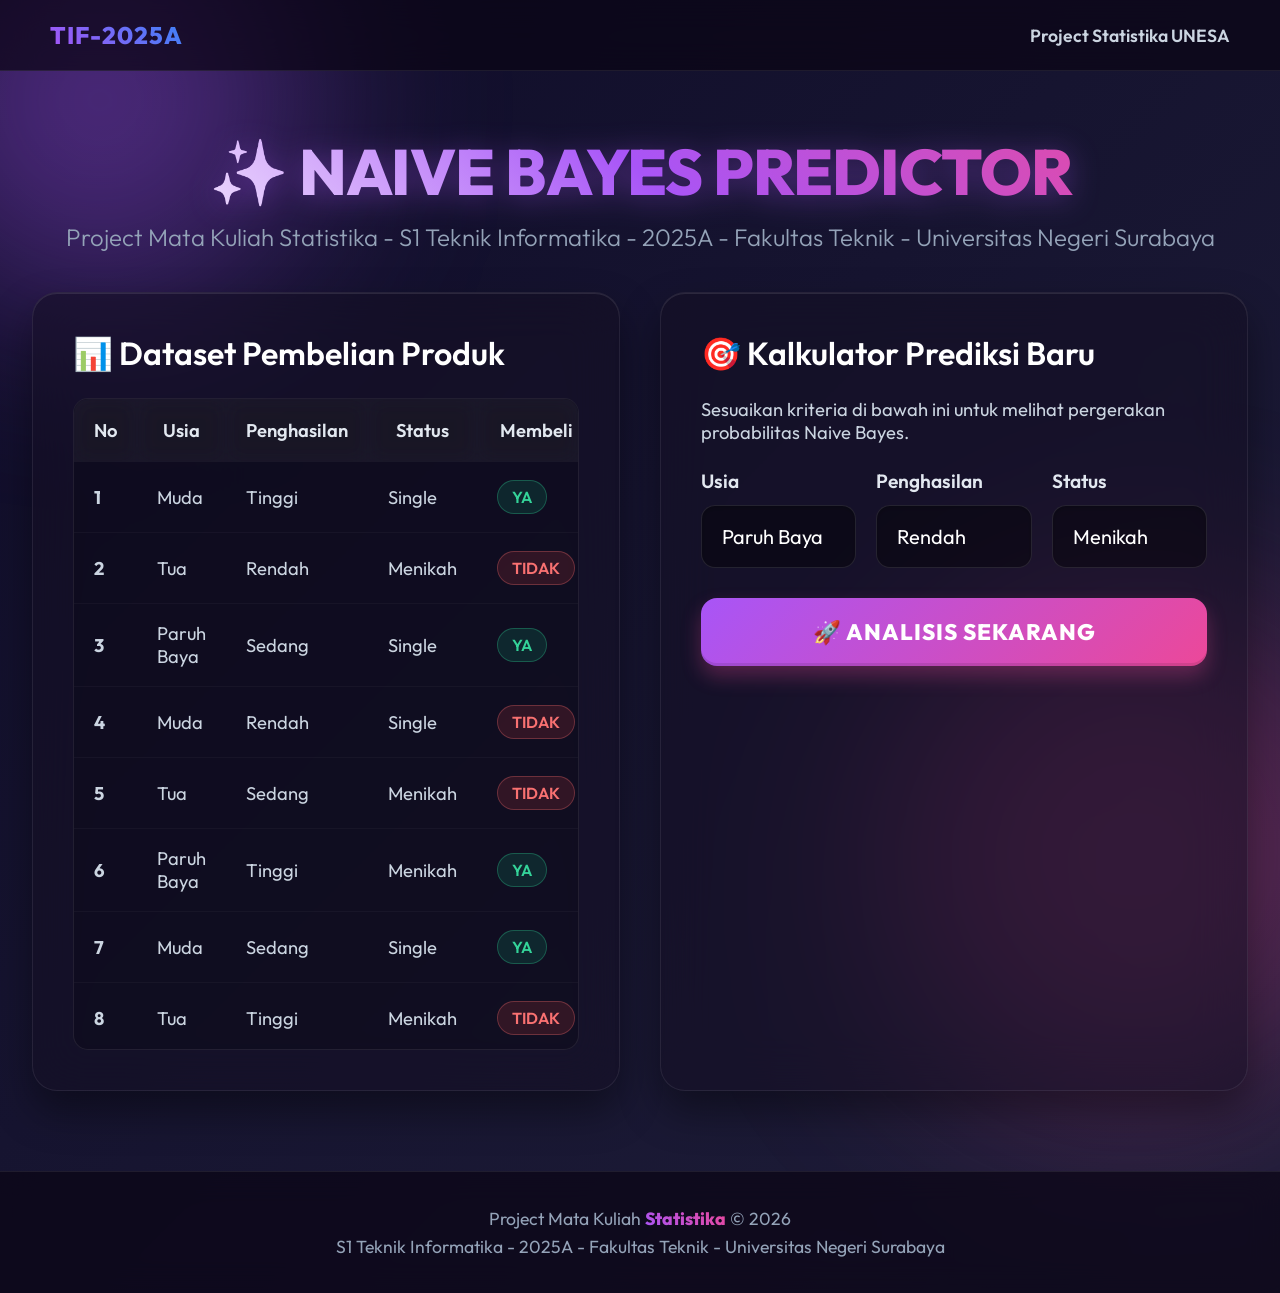
==== commit 5a430b10: "feat: add premium header and footer" ====
--- a/index.html
+++ b/index.html
@@ -373,6 +373,62 @@
             line-height: 1.1;
         }
 
+        /* ================= Header Navbar & Footer ================= */
+        .navbar {
+            width: 100%;
+            background: rgba(10, 5, 20, 0.7);
+            backdrop-filter: blur(20px);
+            -webkit-backdrop-filter: blur(20px);
+            border-bottom: 1px solid var(--glass-border);
+            padding: 20px 50px;
+            display: flex;
+            justify-content: space-between;
+            align-items: center;
+            position: sticky;
+            top: 0;
+            z-index: 100;
+            box-sizing: border-box;
+        }
+
+        .navbar-brand {
+            font-size: 1.5rem;
+            font-weight: 800;
+            background: -webkit-linear-gradient(45deg, #a855f7, #3b82f6);
+            -webkit-background-clip: text;
+            -webkit-text-fill-color: transparent;
+            letter-spacing: 1px;
+        }
+
+        .navbar-menu {
+            color: #cbd5e1;
+            font-weight: 600;
+            font-size: 1.1rem;
+        }
+
+        .footer {
+            width: 100%;
+            background: rgba(10, 5, 20, 0.7);
+            backdrop-filter: blur(15px);
+            border-top: 1px solid var(--glass-border);
+            padding: 30px;
+            text-align: center;
+            color: var(--text-muted);
+            margin-top: auto; /* Mendorong footer selalu ke paling bawah layar */
+            font-size: 1.1rem;
+            box-sizing: border-box;
+        }
+
+        .footer p {
+            margin: 5px 0;
+        }
+
+        .footer span {
+            background: -webkit-linear-gradient(45deg, #a855f7, #ec4899);
+            -webkit-background-clip: text;
+            -webkit-text-fill-color: transparent;
+            font-weight: 800;
+        }
+
         /* Scrollbar styling */
         ::-webkit-scrollbar { width: 10px; }
         ::-webkit-scrollbar-track { background: rgba(0,0,0,0.2); border-radius: 5px; }
@@ -382,6 +438,12 @@
     </style>
 </head>
 <body>
+
+    <!-- Header / Navbar Top -->
+    <nav class="navbar">
+        <div class="navbar-brand">TIF-2025A</div>
+        <div class="navbar-menu">Project Statistika UNESA</div>
+    </nav>
 
     <!-- Dekorasi Background -->
     <div class="orb-1"></div>
@@ -510,6 +572,12 @@
         </div>
     </div>
 
+    <!-- Footer Bottom -->
+    <footer class="footer">
+        <p>Project Mata Kuliah <span>Statistika</span> &copy; 2026</p>
+        <p>S1 Teknik Informatika - 2025A - Fakultas Teknik - Universitas Negeri Surabaya</p>
+    </footer>
+
     <script>
         // Data Latih (20 Baris)
         const dataset = [
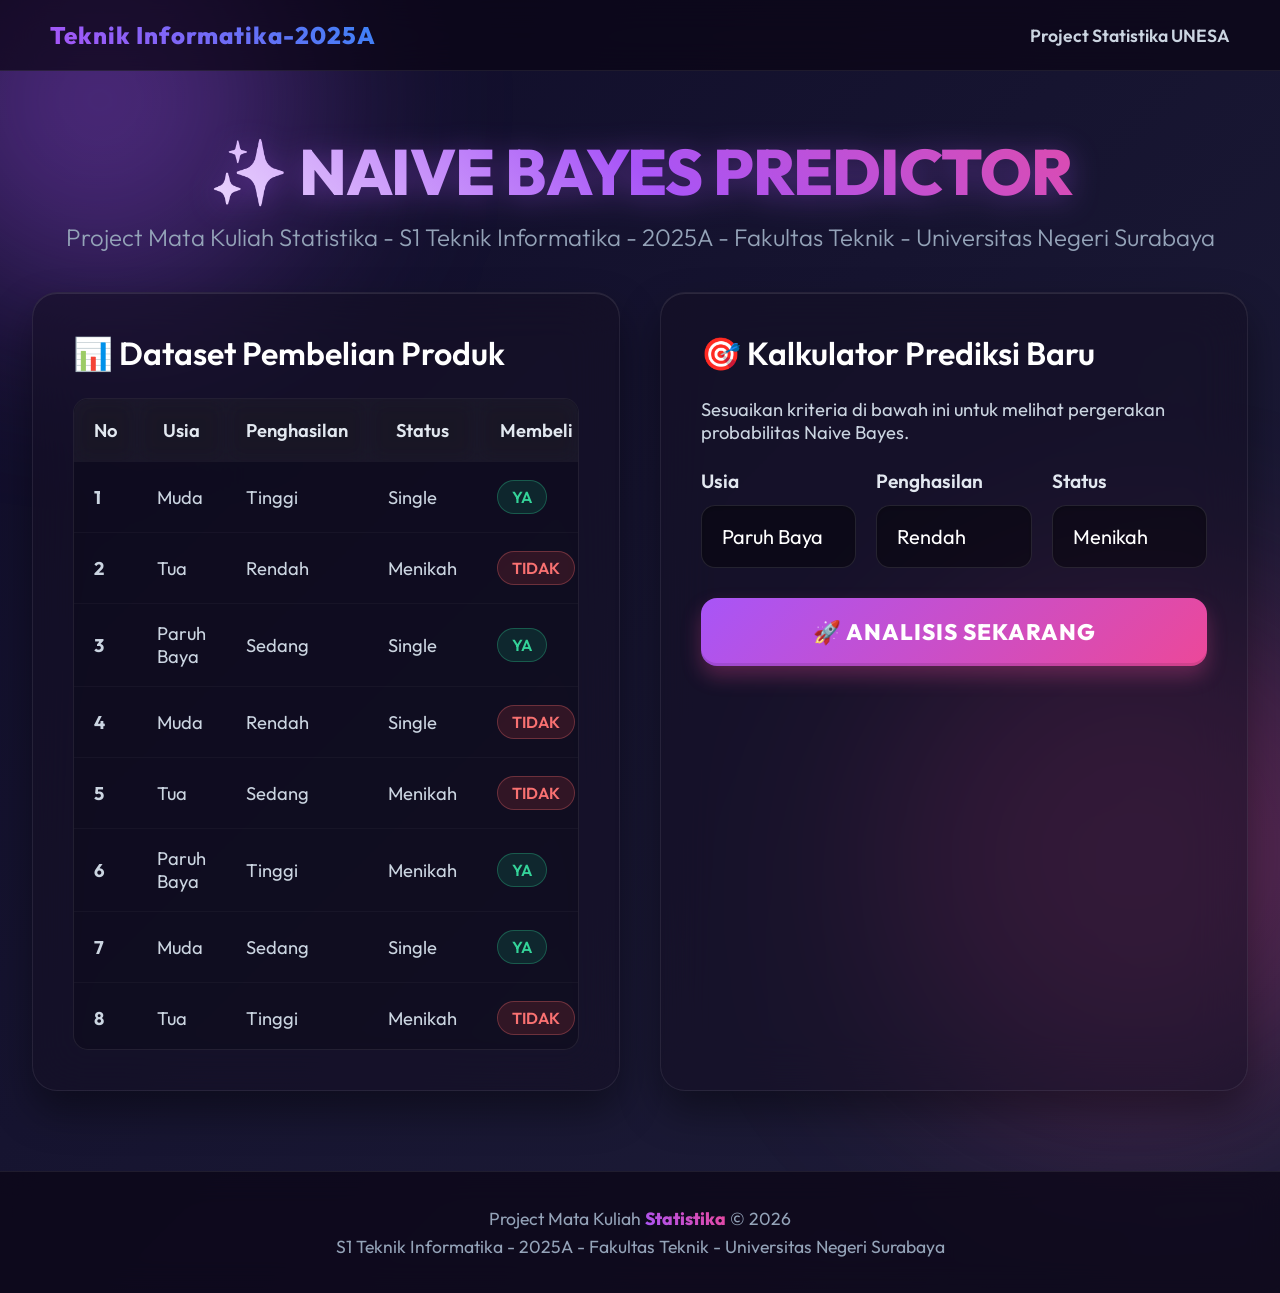
==== commit f3b24da5: "style: add page load transitions" ====
--- a/index.html
+++ b/index.html
@@ -1,5 +1,6 @@
 <!DOCTYPE html>
 <html lang="id">
+
 <head>
     <meta charset="UTF-8">
     <meta name="viewport" content="width=device-width, initial-scale=1.0">
@@ -34,45 +35,82 @@
         }
 
         @keyframes gradientBG {
-            0% { background-position: 0% 50%; }
-            50% { background-position: 100% 50%; }
-            100% { background-position: 0% 50%; }
+            0% {
+                background-position: 0% 50%;
+            }
+
+            50% {
+                background-position: 100% 50%;
+            }
+
+            100% {
+                background-position: 0% 50%;
+            }
         }
 
         /* Dekorasi Bola Cahaya (Orbs) di Latar Belakang */
-        .orb-1, .orb-2 {
+        .orb-1,
+        .orb-2 {
             position: fixed;
             border-radius: 50%;
             filter: blur(100px);
             z-index: -1;
         }
+
         .orb-1 {
-            width: 400px; height: 400px;
+            width: 400px;
+            height: 400px;
             background: rgba(168, 85, 247, 0.4);
-            top: -100px; left: -100px;
+            top: -100px;
+            left: -100px;
             animation: floatOrb 10s ease-in-out infinite alternate;
         }
+
         .orb-2 {
-            width: 500px; height: 500px;
+            width: 500px;
+            height: 500px;
             background: rgba(236, 72, 153, 0.3);
-            bottom: -200px; right: -100px;
+            bottom: -200px;
+            right: -100px;
             animation: floatOrb 12s ease-in-out infinite alternate-reverse;
         }
 
         @keyframes floatOrb {
-            0% { transform: translateY(0) scale(1); }
-            100% { transform: translateY(50px) scale(1.1); }
+            0% {
+                transform: translateY(0) scale(1);
+            }
+
+            100% {
+                transform: translateY(50px) scale(1.1);
+            }
         }
 
         /* ================= Typography & Layout ================= */
+        @keyframes slideInDown {
+            from { opacity: 0; transform: translateY(-50px); }
+            to { opacity: 1; transform: translateY(0); }
+        }
+
+        @keyframes slideInUp {
+            from { opacity: 0; transform: translateY(50px); }
+            to { opacity: 1; transform: translateY(0); }
+        }
+
+        @keyframes fadeInScale {
+            from { opacity: 0; transform: scale(0.95); }
+            to { opacity: 1; transform: scale(1); }
+        }
+
         .header {
             text-align: center;
             margin: 60px 0 40px 0;
+            animation: slideInDown 0.8s cubic-bezier(0.25, 1, 0.5, 1) forwards;
         }
 
         h1 {
             font-weight: 800;
-            font-size: 4rem; /* Diperbesar */
+            font-size: 4rem;
+            /* Diperbesar */
             margin: 0;
             background: -webkit-linear-gradient(45deg, #ffffff, #a855f7, #ec4899);
             -webkit-background-clip: text;
@@ -83,7 +121,8 @@
 
         .subtitle {
             color: var(--text-muted);
-            font-size: 1.5rem; /* Diperbesar */
+            font-size: 1.5rem;
+            /* Diperbesar */
             margin-top: 10px;
             font-weight: 300;
         }
@@ -92,9 +131,12 @@
             display: flex;
             flex-wrap: wrap;
             width: 95%;
-            max-width: 1500px; /* Lebar maksimal diperbesar */
+            max-width: 1500px;
+            /* Lebar maksimal diperbesar */
             gap: 40px;
             margin-bottom: 80px;
+            opacity: 0;
+            animation: slideInUp 1s cubic-bezier(0.25, 1, 0.5, 1) 0.3s forwards;
         }
 
         /* Glassmorphism Panel */
@@ -105,19 +147,21 @@
             border-radius: 25px;
             border: 1px solid var(--glass-border);
             padding: 40px;
-            box-shadow: 0 20px 40px rgba(0, 0, 0, 0.4), inset 0 1px 0 rgba(255,255,255,0.1);
+            box-shadow: 0 20px 40px rgba(0, 0, 0, 0.4), inset 0 1px 0 rgba(255, 255, 255, 0.1);
             flex: 1;
-            min-width: 500px; /* Panel lebih lebar */
+            min-width: 500px;
+            /* Panel lebih lebar */
             transition: transform 0.3s ease, box-shadow 0.3s ease;
         }
 
         .panel:hover {
             transform: translateY(-5px);
-            box-shadow: 0 30px 60px rgba(0, 0, 0, 0.5), inset 0 1px 0 rgba(255,255,255,0.15);
+            box-shadow: 0 30px 60px rgba(0, 0, 0, 0.5), inset 0 1px 0 rgba(255, 255, 255, 0.15);
         }
 
         h2 {
-            font-size: 2rem; /* Diperbesar */
+            font-size: 2rem;
+            /* Diperbesar */
             margin-top: 0;
             margin-bottom: 25px;
             color: #ffffff;
@@ -133,17 +177,18 @@
             overflow-y: auto;
             border-radius: 15px;
             border: 1px solid var(--glass-border);
-            background: rgba(0,0,0,0.2);
+            background: rgba(0, 0, 0, 0.2);
         }
 
         table {
             width: 100%;
             border-collapse: collapse;
-            font-size: 1.15rem; /* Tabel diperbesar */
+            font-size: 1.15rem;
+            /* Tabel diperbesar */
         }
 
         th {
-            background: rgba(255,255,255,0.05);
+            background: rgba(255, 255, 255, 0.05);
             color: #e2e8f0;
             padding: 20px;
             font-weight: 600;
@@ -155,7 +200,7 @@
 
         td {
             padding: 18px 20px;
-            border-bottom: 1px solid rgba(255,255,255,0.03);
+            border-bottom: 1px solid rgba(255, 255, 255, 0.03);
             color: #cbd5e1;
         }
 
@@ -173,11 +218,13 @@
             display: inline-block;
             text-align: center;
         }
+
         .badge-ya {
             background: rgba(16, 185, 129, 0.15);
             color: #34d399;
             border: 1px solid rgba(52, 211, 153, 0.3);
         }
+
         .badge-tidak {
             background: rgba(239, 68, 68, 0.15);
             color: #f87171;
@@ -201,27 +248,30 @@
             margin-bottom: 12px;
             color: #e2e8f0;
             font-weight: 600;
-            font-size: 1.2rem; /* Label diperbesar */
+            font-size: 1.2rem;
+            /* Label diperbesar */
         }
 
         select {
             background: rgba(0, 0, 0, 0.4);
-            border: 1px solid rgba(255,255,255,0.1);
+            border: 1px solid rgba(255, 255, 255, 0.1);
             border-radius: 14px;
             color: white;
             padding: 18px 20px;
             font-family: 'Outfit', sans-serif;
-            font-size: 1.25rem; /* Teks Select diperbesar */
+            font-size: 1.25rem;
+            /* Teks Select diperbesar */
             outline: none;
             cursor: pointer;
             transition: all 0.3s ease;
             appearance: none;
-            box-shadow: inset 0 2px 4px rgba(0,0,0,0.2);
-        }
-
-        select:focus, select:hover {
+            box-shadow: inset 0 2px 4px rgba(0, 0, 0, 0.2);
+        }
+
+        select:focus,
+        select:hover {
             border-color: var(--primary-glow);
-            box-shadow: 0 0 20px rgba(168, 85, 247, 0.3), inset 0 2px 4px rgba(0,0,0,0.2);
+            box-shadow: 0 0 20px rgba(168, 85, 247, 0.3), inset 0 2px 4px rgba(0, 0, 0, 0.2);
         }
 
         select option {
@@ -237,12 +287,13 @@
             border: none;
             border-radius: 16px;
             font-weight: 800;
-            font-size: 1.4rem; /* Tombol diperbesar */
+            font-size: 1.4rem;
+            /* Tombol diperbesar */
             padding: 20px;
             cursor: pointer;
             width: 100%;
             transition: all 0.3s cubic-bezier(0.25, 0.8, 0.25, 1);
-            box-shadow: 0 10px 20px rgba(236, 72, 153, 0.3), inset 0 -3px 0 rgba(0,0,0,0.1);
+            box-shadow: 0 10px 20px rgba(236, 72, 153, 0.3), inset 0 -3px 0 rgba(0, 0, 0, 0.1);
             font-family: 'Outfit', sans-serif;
             letter-spacing: 1px;
             position: relative;
@@ -252,9 +303,11 @@
         button::after {
             content: '';
             position: absolute;
-            top: -50%; left: -50%;
-            width: 200%; height: 200%;
-            background: radial-gradient(circle, rgba(255,255,255,0.3) 0%, transparent 60%);
+            top: -50%;
+            left: -50%;
+            width: 200%;
+            height: 200%;
+            background: radial-gradient(circle, rgba(255, 255, 255, 0.3) 0%, transparent 60%);
             opacity: 0;
             transform: scale(0.5);
             transition: opacity 0.3s, transform 0.3s;
@@ -262,7 +315,7 @@
 
         button:hover {
             transform: translateY(-4px);
-            box-shadow: 0 15px 30px rgba(236, 72, 153, 0.5), inset 0 -3px 0 rgba(0,0,0,0.1);
+            box-shadow: 0 15px 30px rgba(236, 72, 153, 0.5), inset 0 -3px 0 rgba(0, 0, 0, 0.1);
         }
 
         button:hover::after {
@@ -284,12 +337,12 @@
 
         .stat-group {
             margin-bottom: 25px;
-            background: rgba(0,0,0,0.2);
+            background: rgba(0, 0, 0, 0.2);
             padding: 20px;
             border-radius: 15px;
-            border: 1px solid rgba(255,255,255,0.05);
-        }
-        
+            border: 1px solid rgba(255, 255, 255, 0.05);
+        }
+
         .stat-title {
             font-size: 1.2rem;
             color: #e2e8f0;
@@ -312,7 +365,7 @@
         .bar-track {
             width: 100%;
             height: 12px;
-            background: rgba(255,255,255,0.1);
+            background: rgba(255, 255, 255, 0.1);
             border-radius: 10px;
             overflow: hidden;
         }
@@ -321,11 +374,19 @@
             height: 100%;
             border-radius: 10px;
             transition: width 1s cubic-bezier(0.25, 1, 0.5, 1);
-            width: 0%; /* Diisi via JS */
-        }
-
-        .fill-ya { background: linear-gradient(90deg, #10b981, #34d399); box-shadow: 0 0 10px rgba(16,185,129,0.5);}
-        .fill-tidak { background: linear-gradient(90deg, #ef4444, #f87171); box-shadow: 0 0 10px rgba(239,68,68,0.5);}
+            width: 0%;
+            /* Diisi via JS */
+        }
+
+        .fill-ya {
+            background: linear-gradient(90deg, #10b981, #34d399);
+            box-shadow: 0 0 10px rgba(16, 185, 129, 0.5);
+        }
+
+        .fill-tidak {
+            background: linear-gradient(90deg, #ef4444, #f87171);
+            box-shadow: 0 0 10px rgba(239, 68, 68, 0.5);
+        }
 
         .final-result-card {
             margin-top: 30px;
@@ -343,20 +404,26 @@
         }
 
         .final-ya {
-            background: linear-gradient(135deg, rgba(16,185,129,0.2), rgba(5,150,105,0.4));
+            background: linear-gradient(135deg, rgba(16, 185, 129, 0.2), rgba(5, 150, 105, 0.4));
             border: 2px solid #34d399;
-            box-shadow: 0 10px 40px rgba(16,185,129,0.3), inset 0 0 30px rgba(16,185,129,0.2);
-        }
-        
-        .final-ya .result-text { color: #6ee7b7; text-shadow: 0 0 15px rgba(110,231,183,0.6); }
+            box-shadow: 0 10px 40px rgba(16, 185, 129, 0.3), inset 0 0 30px rgba(16, 185, 129, 0.2);
+        }
+
+        .final-ya .result-text {
+            color: #6ee7b7;
+            text-shadow: 0 0 15px rgba(110, 231, 183, 0.6);
+        }
 
         .final-tidak {
-            background: linear-gradient(135deg, rgba(239,68,68,0.2), rgba(220,38,38,0.4));
+            background: linear-gradient(135deg, rgba(239, 68, 68, 0.2), rgba(220, 38, 38, 0.4));
             border: 2px solid #f87171;
-            box-shadow: 0 10px 40px rgba(239,68,68,0.3), inset 0 0 30px rgba(239,68,68,0.2);
-        }
-
-        .final-tidak .result-text { color: #fca5a5; text-shadow: 0 0 15px rgba(252,165,165,0.6); }
+            box-shadow: 0 10px 40px rgba(239, 68, 68, 0.3), inset 0 0 30px rgba(239, 68, 68, 0.2);
+        }
+
+        .final-tidak .result-text {
+            color: #fca5a5;
+            text-shadow: 0 0 15px rgba(252, 165, 165, 0.6);
+        }
 
         .result-label {
             font-size: 1.2rem;
@@ -367,7 +434,8 @@
         }
 
         .result-text {
-            font-size: 3.5rem; /* SUPER BESAR */
+            font-size: 3.5rem;
+            /* SUPER BESAR */
             font-weight: 800;
             margin: 0;
             line-height: 1.1;
@@ -388,6 +456,7 @@
             top: 0;
             z-index: 100;
             box-sizing: border-box;
+            animation: slideInDown 0.6s cubic-bezier(0.25, 1, 0.5, 1) forwards;
         }
 
         .navbar-brand {
@@ -413,9 +482,12 @@
             padding: 30px;
             text-align: center;
             color: var(--text-muted);
-            margin-top: auto; /* Mendorong footer selalu ke paling bawah layar */
+            margin-top: auto;
+            /* Mendorong footer selalu ke paling bawah layar */
             font-size: 1.1rem;
             box-sizing: border-box;
+            opacity: 0;
+            animation: slideInUp 0.8s cubic-bezier(0.25, 1, 0.5, 1) 0.6s forwards;
         }
 
         .footer p {
@@ -430,18 +502,31 @@
         }
 
         /* Scrollbar styling */
-        ::-webkit-scrollbar { width: 10px; }
-        ::-webkit-scrollbar-track { background: rgba(0,0,0,0.2); border-radius: 5px; }
-        ::-webkit-scrollbar-thumb { background: rgba(168, 85, 247, 0.5); border-radius: 5px; }
-        ::-webkit-scrollbar-thumb:hover { background: rgba(236, 72, 153, 0.8); }
-
+        ::-webkit-scrollbar {
+            width: 10px;
+        }
+
+        ::-webkit-scrollbar-track {
+            background: rgba(0, 0, 0, 0.2);
+            border-radius: 5px;
+        }
+
+        ::-webkit-scrollbar-thumb {
+            background: rgba(168, 85, 247, 0.5);
+            border-radius: 5px;
+        }
+
+        ::-webkit-scrollbar-thumb:hover {
+            background: rgba(236, 72, 153, 0.8);
+        }
     </style>
 </head>
+
 <body>
 
     <!-- Header / Navbar Top -->
     <nav class="navbar">
-        <div class="navbar-brand">TIF-2025A</div>
+        <div class="navbar-brand">Teknik Informatika-2025A</div>
         <div class="navbar-menu">Project Statistika UNESA</div>
     </nav>
 
@@ -451,11 +536,12 @@
 
     <div class="header">
         <h1>✨ NAIVE BAYES PREDICTOR</h1>
-        <div class="subtitle">Project Mata Kuliah Statistika - S1 Teknik Informatika - 2025A - Fakultas Teknik - Universitas Negeri Surabaya</div>
+        <div class="subtitle">Project Mata Kuliah Statistika - S1 Teknik Informatika - 2025A - Fakultas Teknik -
+            Universitas Negeri Surabaya</div>
     </div>
 
     <div class="container">
-        
+
         <!-- ================= PANEL DATASET ================= -->
         <div class="panel">
             <h2>📊 Dataset Pembelian Produk</h2>
@@ -483,7 +569,7 @@
             <p style="color: #cbd5e1; font-size: 1.15rem; margin-bottom: 25px;">
                 Sesuaikan kriteria di bawah ini untuk melihat pergerakan probabilitas Naive Bayes.
             </p>
-            
+
             <div class="form-row">
                 <div class="form-group">
                     <label for="inputUsia">Usia</label>
@@ -514,27 +600,31 @@
 
             <!-- AREA VISUALISASI HASIL -->
             <div class="results-area" id="resultsArea">
-                
+
                 <h2 style="margin-top: 40px; font-size: 1.6rem;">🔬 Analisis Probabilitas</h2>
-                
+
                 <!-- Prior Bar -->
                 <div class="stat-group">
                     <div class="stat-title">1. Prior Probability P(C)</div>
-                    
+
                     <div class="bar-container">
                         <div class="bar-label">
                             <span>P(Membeli = Ya)</span>
                             <span id="txt-prior-ya">0%</span>
                         </div>
-                        <div class="bar-track"><div class="bar-fill fill-ya" id="bar-prior-ya"></div></div>
+                        <div class="bar-track">
+                            <div class="bar-fill fill-ya" id="bar-prior-ya"></div>
+                        </div>
                     </div>
-                    
+
                     <div class="bar-container">
                         <div class="bar-label">
                             <span>P(Membeli = Tidak)</span>
                             <span id="txt-prior-tdk">0%</span>
                         </div>
-                        <div class="bar-track"><div class="bar-fill fill-tidak" id="bar-prior-tdk"></div></div>
+                        <div class="bar-track">
+                            <div class="bar-fill fill-tidak" id="bar-prior-tdk"></div>
+                        </div>
                     </div>
                 </div>
 
@@ -544,21 +634,25 @@
                     <p style="font-size: 1rem; color: #94a3b8; margin-top: -10px; margin-bottom: 15px;">
                         (Hasil perkalian Prior × Likelihood Usia × Likelihood Penghasilan × Likelihood Status)
                     </p>
-                    
+
                     <div class="bar-container">
                         <div class="bar-label">
                             <span style="font-weight: 600; color: #6ee7b7;">Nilai Posterior (YA)</span>
                             <span id="txt-post-ya" style="font-family: Consolas; font-weight: bold;">0.00000</span>
                         </div>
-                        <div class="bar-track" style="height: 18px;"><div class="bar-fill fill-ya" id="bar-post-ya"></div></div>
+                        <div class="bar-track" style="height: 18px;">
+                            <div class="bar-fill fill-ya" id="bar-post-ya"></div>
+                        </div>
                     </div>
-                    
+
                     <div class="bar-container">
                         <div class="bar-label">
                             <span style="font-weight: 600; color: #fca5a5;">Nilai Posterior (TIDAK)</span>
                             <span id="txt-post-tdk" style="font-family: Consolas; font-weight: bold;">0.00000</span>
                         </div>
-                        <div class="bar-track" style="height: 18px;"><div class="bar-fill fill-tidak" id="bar-post-tdk"></div></div>
+                        <div class="bar-track" style="height: 18px;">
+                            <div class="bar-fill fill-tidak" id="bar-post-tdk"></div>
+                        </div>
                     </div>
                 </div>
 
@@ -581,26 +675,26 @@
     <script>
         // Data Latih (20 Baris)
         const dataset = [
-            {No: 1, Usia: "Muda", Penghasilan: "Tinggi", Status: "Single", Membeli: "Ya"},
-            {No: 2, Usia: "Tua", Penghasilan: "Rendah", Status: "Menikah", Membeli: "Tidak"},
-            {No: 3, Usia: "ParuhBaya", Penghasilan: "Sedang", Status: "Single", Membeli: "Ya"},
-            {No: 4, Usia: "Muda", Penghasilan: "Rendah", Status: "Single", Membeli: "Tidak"},
-            {No: 5, Usia: "Tua", Penghasilan: "Sedang", Status: "Menikah", Membeli: "Tidak"},
-            {No: 6, Usia: "ParuhBaya", Penghasilan: "Tinggi", Status: "Menikah", Membeli: "Ya"},
-            {No: 7, Usia: "Muda", Penghasilan: "Sedang", Status: "Single", Membeli: "Ya"},
-            {No: 8, Usia: "Tua", Penghasilan: "Tinggi", Status: "Menikah", Membeli: "Tidak"},
-            {No: 9, Usia: "ParuhBaya", Penghasilan: "Rendah", Status: "Single", Membeli: "Ya"},
-            {No: 10, Usia: "Muda", Penghasilan: "Tinggi", Status: "Menikah", Membeli: "Ya"},
-            {No: 11, Usia: "Tua", Penghasilan: "Rendah", Status: "Single", Membeli: "Tidak"},
-            {No: 12, Usia: "ParuhBaya", Penghasilan: "Sedang", Status: "Menikah", Membeli: "Ya"},
-            {No: 13, Usia: "Muda", Penghasilan: "Sedang", Status: "Single", Membeli: "Ya"},
-            {No: 14, Usia: "Tua", Penghasilan: "Tinggi", Status: "Menikah", Membeli: "Tidak"},
-            {No: 15, Usia: "ParuhBaya", Penghasilan: "Rendah", Status: "Single", Membeli: "Ya"},
-            {No: 16, Usia: "Muda", Penghasilan: "Rendah", Status: "Menikah", Membeli: "Tidak"},
-            {No: 17, Usia: "Tua", Penghasilan: "Sedang", Status: "Single", Membeli: "Tidak"},
-            {No: 18, Usia: "ParuhBaya", Penghasilan: "Tinggi", Status: "Menikah", Membeli: "Ya"},
-            {No: 19, Usia: "Muda", Penghasilan: "Sedang", Status: "Single", Membeli: "Ya"},
-            {No: 20, Usia: "Tua", Penghasilan: "Rendah", Status: "Menikah", Membeli: "Tidak"}
+            { No: 1, Usia: "Muda", Penghasilan: "Tinggi", Status: "Single", Membeli: "Ya" },
+            { No: 2, Usia: "Tua", Penghasilan: "Rendah", Status: "Menikah", Membeli: "Tidak" },
+            { No: 3, Usia: "ParuhBaya", Penghasilan: "Sedang", Status: "Single", Membeli: "Ya" },
+            { No: 4, Usia: "Muda", Penghasilan: "Rendah", Status: "Single", Membeli: "Tidak" },
+            { No: 5, Usia: "Tua", Penghasilan: "Sedang", Status: "Menikah", Membeli: "Tidak" },
+            { No: 6, Usia: "ParuhBaya", Penghasilan: "Tinggi", Status: "Menikah", Membeli: "Ya" },
+            { No: 7, Usia: "Muda", Penghasilan: "Sedang", Status: "Single", Membeli: "Ya" },
+            { No: 8, Usia: "Tua", Penghasilan: "Tinggi", Status: "Menikah", Membeli: "Tidak" },
+            { No: 9, Usia: "ParuhBaya", Penghasilan: "Rendah", Status: "Single", Membeli: "Ya" },
+            { No: 10, Usia: "Muda", Penghasilan: "Tinggi", Status: "Menikah", Membeli: "Ya" },
+            { No: 11, Usia: "Tua", Penghasilan: "Rendah", Status: "Single", Membeli: "Tidak" },
+            { No: 12, Usia: "ParuhBaya", Penghasilan: "Sedang", Status: "Menikah", Membeli: "Ya" },
+            { No: 13, Usia: "Muda", Penghasilan: "Sedang", Status: "Single", Membeli: "Ya" },
+            { No: 14, Usia: "Tua", Penghasilan: "Tinggi", Status: "Menikah", Membeli: "Tidak" },
+            { No: 15, Usia: "ParuhBaya", Penghasilan: "Rendah", Status: "Single", Membeli: "Ya" },
+            { No: 16, Usia: "Muda", Penghasilan: "Rendah", Status: "Menikah", Membeli: "Tidak" },
+            { No: 17, Usia: "Tua", Penghasilan: "Sedang", Status: "Single", Membeli: "Tidak" },
+            { No: 18, Usia: "ParuhBaya", Penghasilan: "Tinggi", Status: "Menikah", Membeli: "Ya" },
+            { No: 19, Usia: "Muda", Penghasilan: "Sedang", Status: "Single", Membeli: "Ya" },
+            { No: 20, Usia: "Tua", Penghasilan: "Rendah", Status: "Menikah", Membeli: "Tidak" }
         ];
 
         // Render Tabel
@@ -608,7 +702,7 @@
             const tbody = document.getElementById("table-body");
             dataset.forEach(row => {
                 const tr = document.createElement("tr");
-                
+
                 // Styling pill badge untuk kolom "Membeli"
                 let badgeHTML = "";
                 if (row.Membeli === "Ya") {
@@ -639,7 +733,7 @@
 
             // Ambil Input
             // Note: value di HTML diubah jadi ParuhBaya tanpa spasi agar cocok dengan dataset
-            const usia = document.getElementById("inputUsia").value; 
+            const usia = document.getElementById("inputUsia").value;
             const penghasilan = document.getElementById("inputPenghasilan").value;
             const status = document.getElementById("inputStatus").value;
 
@@ -667,13 +761,13 @@
             const posteriorTidak = priorTidak * lkUsiaTdk * lkPengTdk * lkStatTdk;
 
             // Update UI: Prior
-            document.getElementById("txt-prior-ya").innerText = `${jmlYa}/${totalData} = ${(priorYa*100).toFixed(0)}%`;
-            document.getElementById("txt-prior-tdk").innerText = `${jmlTidak}/${totalData} = ${(priorTidak*100).toFixed(0)}%`;
-            
+            document.getElementById("txt-prior-ya").innerText = `${jmlYa}/${totalData} = ${(priorYa * 100).toFixed(0)}%`;
+            document.getElementById("txt-prior-tdk").innerText = `${jmlTidak}/${totalData} = ${(priorTidak * 100).toFixed(0)}%`;
+
             // Animasi lebar bar
             setTimeout(() => {
-                document.getElementById("bar-prior-ya").style.width = `${priorYa*100}%`;
-                document.getElementById("bar-prior-tdk").style.width = `${priorTidak*100}%`;
+                document.getElementById("bar-prior-ya").style.width = `${priorYa * 100}%`;
+                document.getElementById("bar-prior-tdk").style.width = `${priorTidak * 100}%`;
             }, 100);
 
             // Update UI: Posterior
@@ -697,7 +791,7 @@
 
             // Reset kelas untuk re-trigger animasi
             finalCard.className = "final-result-card";
-            
+
             setTimeout(() => {
                 if (posteriorYa > posteriorTidak) {
                     finalCard.className = "final-result-card final-ya show";
@@ -716,4 +810,5 @@
         };
     </script>
 </body>
-</html>
+
+</html>
